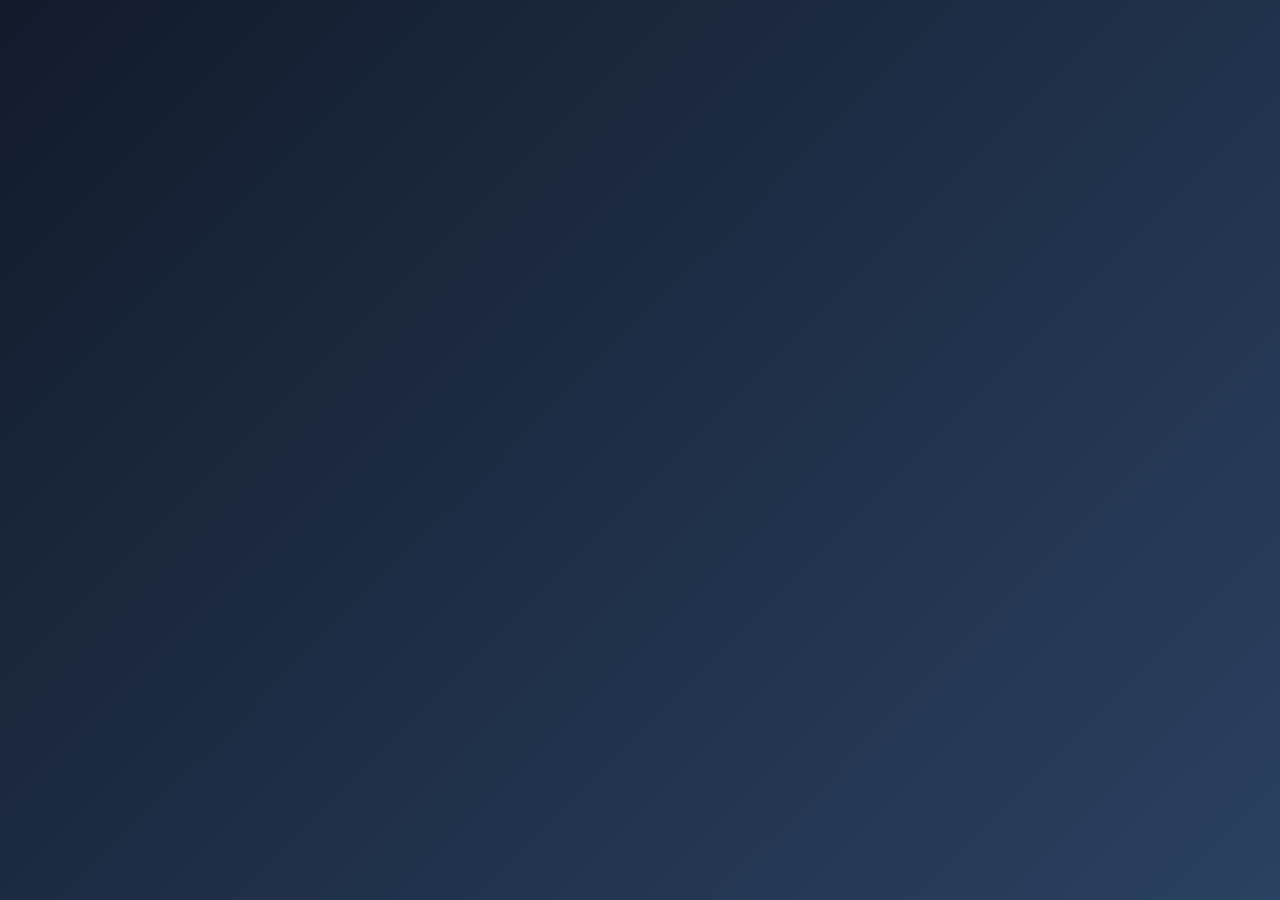
==== public/index.html @ 63b25ea5 "feat: configuração de estrutura e guia de estilo" ====
<!DOCTYPE html>
<html lang="pt-BR">

<head>
    <meta charset="UTF-8">
    <meta name="viewport" content="width=device-width, initial-scale=1.0">
    <title>Clima Tempo</title>
    <link rel="stylesheet" href="assets/css/style.css">
</head>

<body>

    <script src="assets/js/main.js"></script>
</body>

</html>
---- public/assets/css/style.css ----
:root {
    --cor-fundo-inicial: #121B2C;
    --cor-fundo-final: #2B4161;
    --cor-superficie-elevada: #1B222E;
    --cor-superficie-card: #181E29;
    --gradiente-fundo: linear-gradient(135deg, var(--cor-fundo-inicial), var(--cor-fundo-final));

    --cor-texto-principal: #E6EBF2;
    --cor-texto-destaque: #FFFFFF;
    --cor-texto-secundario: #9AA6B6;

    --cor-destaque: #5AA9FF;
    --cor-precipitacao: #2F7FD8;
    --cor-temperatura: #F39C33;
    --cor-sensacao-termica: #8E7CF0;
    --cor-qualidade-ar: #2ECC71;

    --fonte-base: "Segoe UI", system-ui, sans-serif;

    --peso-light: 300;
    --peso-regular: 400;
    --peso-semibold: 600;
    --peso-bold: 700;

    --fs-temperatura: 5rem;
    --fs-metricas: 1.8rem;
    --fs-titulo-cidade: 1.7rem;
    --fs-condicao: 1.25rem;
    --fs-titulo-secao: 1.15rem;
    --fs-marca: 1.15rem;
    --fs-descricao: 1.019rem;
    --fs-corpo: 0.9375rem;
    --fs-auxiliar-lg: 0.881rem;
    --fs-auxiliar-sm: 0.75rem;

    --lh-temperatura: 1;
    --lh-compacta: 1.2;
    --lh-padrao: 1.45;
}

*,
*::before,
*::after {
    margin: 0;
    padding: 0;
    box-sizing: border-box;
}

body {
    min-height: 100vh;
    font-family: var(--fonte-base);
    font-size: var(--fs-corpo);
    font-weight: var(--peso-regular);
    line-height: var(--lh-padrao);
    color: var(--cor-texto-principal);
    background: var(--cor-fundo-inicial) var(--gradiente-fundo) fixed;
}

h1, h2, h3 {
    color: var(--cor-texto-destaque);
    font-weight: var(--peso-semibold);
    line-height: var(--lh-compacta);
}

h1 { font-size: var(--fs-titulo-cidade); }
h2 { font-size: var(--fs-titulo-secao); }

.texto-temperatura {
    font-size: var(--fs-temperatura);
    font-weight: var(--peso-light);
    line-height: var(--lh-temperatura);
}

.texto-metrica {
    font-size: var(--fs-metricas);
    font-weight: var(--peso-semibold);
    line-height: var(--lh-padrao);
}

.texto-titulo-cidade {
    font-size: var(--fs-titulo-cidade);
    font-weight: var(--peso-semibold);
    line-height: var(--lh-compacta);
}

.texto-condicao {
    font-size: var(--fs-condicao);
    font-weight: var(--peso-semibold);
    line-height: var(--lh-padrao);
}

.texto-titulo-secao {
    font-size: var(--fs-titulo-secao);
    font-weight: var(--peso-semibold);
    line-height: var(--lh-compacta);
}

.texto-descricao {
    font-size: var(--fs-descricao);
    font-weight: var(--peso-regular);
    line-height: var(--lh-padrao);
}

.texto-corpo {
    font-size: var(--fs-corpo);
    font-weight: var(--peso-regular);
    line-height: var(--lh-padrao);
}

.texto-auxiliar {
    font-size: var(--fs-auxiliar-lg);
    font-weight: var(--peso-regular);
    line-height: var(--lh-padrao);
    color: var(--cor-texto-secundario);
}

.texto-auxiliar-sm {
    font-size: var(--fs-auxiliar-sm);
    font-weight: var(--peso-regular);
    line-height: var(--lh-padrao);
    color: var(--cor-texto-secundario);
}

.texto-marca {
    font-size: var(--fs-marca);
    font-weight: var(--peso-bold);
    line-height: var(--lh-padrao);
    color: var(--cor-texto-destaque);
}

.cor-secundaria     { color: var(--cor-texto-secundario); }
.cor-destaque       { color: var(--cor-destaque); }
.cor-precipitacao   { color: var(--cor-precipitacao); }
.cor-temperatura    { color: var(--cor-temperatura); }
.cor-sensacao       { color: var(--cor-sensacao-termica); }
.cor-qualidade-ar   { color: var(--cor-qualidade-ar); }
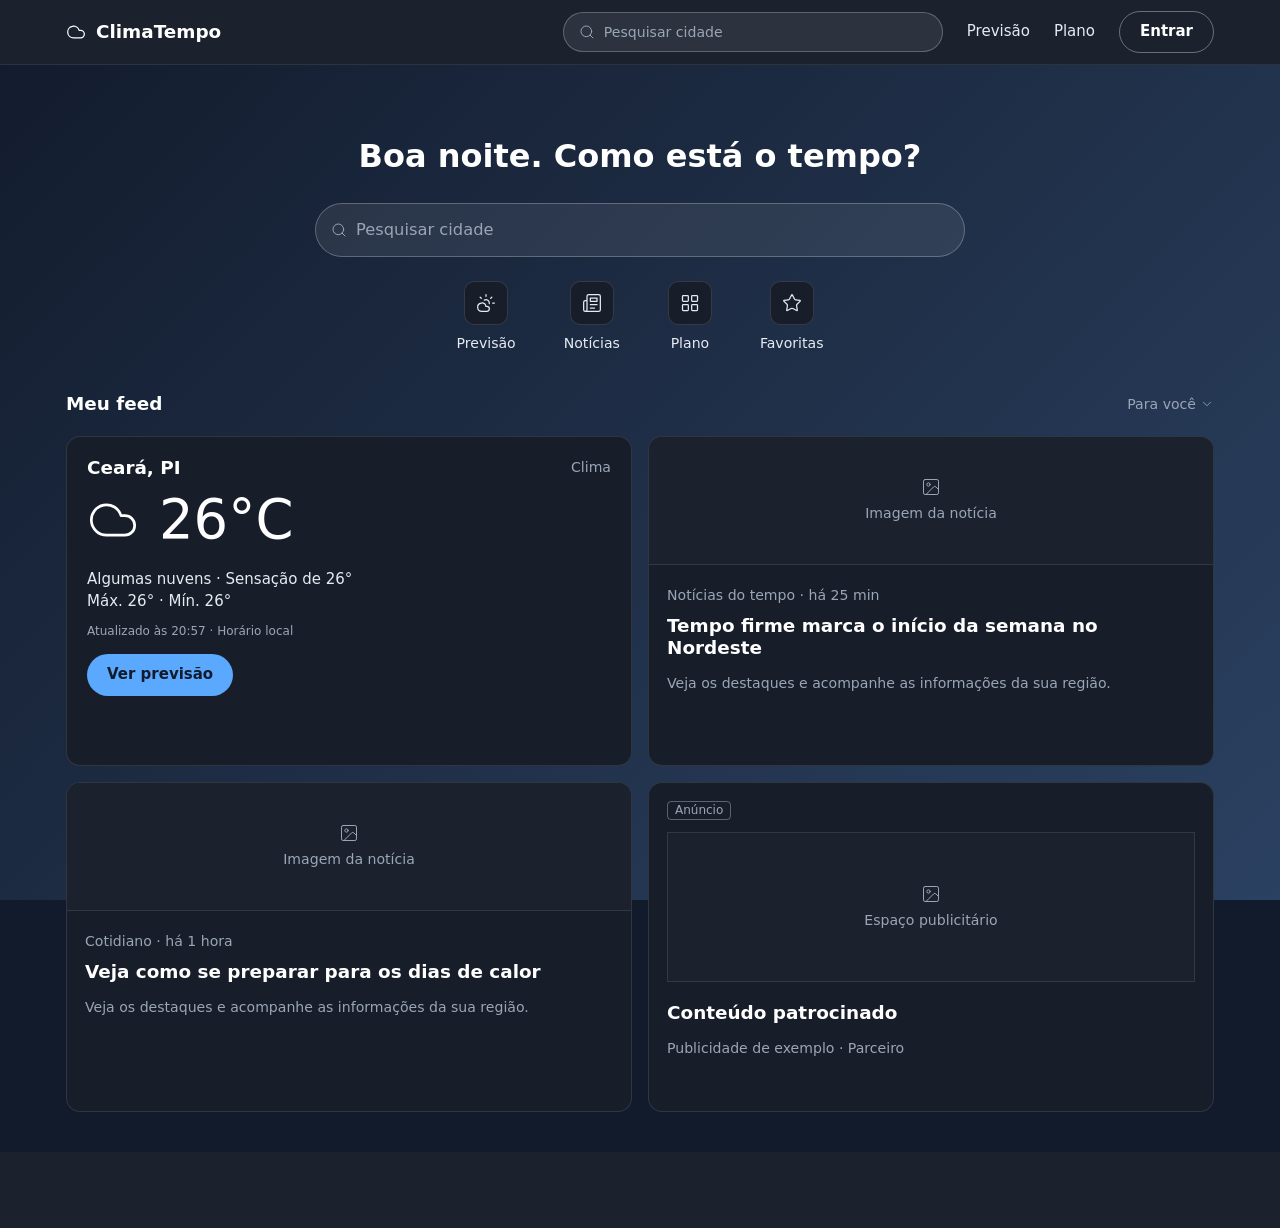
==== commit edb1ee6e: "Página de entrada" ====
--- a/public/index.html
+++ b/public/index.html
@@ -6,10 +6,144 @@
     <meta name="viewport" content="width=device-width, initial-scale=1.0">
     <title>Clima Tempo</title>
     <link rel="stylesheet" href="assets/css/style.css">
+    <link rel="stylesheet" href="assets/css/index.css">
 </head>
 
 <body>
 
+    <header class="cabecalho">
+        <div class="container cabecalho-conteudo">
+            <a href="index.html" class="marca">
+                <i data-lucide="cloud" class="icone" aria-hidden="true"></i>
+                <span class="texto-marca">ClimaTempo</span>
+            </a>
+
+            <form class="busca busca-pequena" role="search">
+                <i data-lucide="search" class="icone-busca" aria-hidden="true"></i>
+                <input type="search" placeholder="Pesquisar cidade" aria-label="Pesquisar cidade">
+            </form>
+
+            <nav class="menu">
+                <a href="pages/principal.html">Previsão</a>
+                <a href="pages/planos.html">Plano</a>
+                <a href="pages/login.html" class="botao-contorno">Entrar</a>
+            </nav>
+        </div>
+    </header>
+
+    <main class="container">
+
+        <section class="hero">
+            <h1 class="hero-titulo">Boa noite. Como está o tempo?</h1>
+
+            <form class="busca busca-grande" role="search">
+                <i data-lucide="search" class="icone-busca" aria-hidden="true"></i>
+                <input type="search" placeholder="Pesquisar cidade" aria-label="Pesquisar cidade">
+            </form>
+
+            <ul class="atalhos">
+                <li>
+                    <a href="pages/principal.html" class="atalho">
+                        <span class="atalho-icone">
+                            <i data-lucide="cloud-sun" aria-hidden="true"></i>
+                        </span>
+                        Previsão
+                    </a>
+                </li>
+                <li>
+                    <a href="#" class="atalho">
+                        <span class="atalho-icone">
+                            <i data-lucide="newspaper" aria-hidden="true"></i>
+                        </span>
+                        Notícias
+                    </a>
+                </li>
+                <li>
+                    <a href="pages/planos.html" class="atalho">
+                        <span class="atalho-icone">
+                            <i data-lucide="layout-grid" aria-hidden="true"></i>
+                        </span>
+                        Plano
+                    </a>
+                </li>
+                <li>
+                    <a href="#" class="atalho">
+                        <span class="atalho-icone">
+                            <i data-lucide="star" aria-hidden="true"></i>
+                        </span>
+                        Favoritas
+                    </a>
+                </li>
+            </ul>
+        </section>
+
+        <section class="feed">
+            <div class="feed-cabecalho">
+                <h2 class="texto-titulo-secao">Meu feed</h2>
+                <button type="button" class="filtro texto-auxiliar">Para você <i data-lucide="chevron-down" class="icone-filtro" aria-hidden="true"></i></button>
+            </div>
+
+            <div class="feed-grade">
+
+                <article class="card card-clima">
+                    <div class="card-clima-topo">
+                        <h3 class="card-clima-cidade">Ceará, PI</h3>
+                        <span class="texto-auxiliar">Clima</span>
+                    </div>
+
+                    <div class="card-clima-temperatura">
+                        <i data-lucide="cloud" class="icone-clima" aria-hidden="true"></i>
+                        <span class="texto-temperatura">26°C</span>
+                    </div>
+
+                    <p class="texto-corpo">Algumas nuvens · Sensação de 26°</p>
+                    <p class="texto-corpo">Máx. 26° · Mín. 26°</p>
+                    <p class="texto-auxiliar-sm card-clima-atualizado">Atualizado às 20:57 · Horário local</p>
+
+                    <a href="pages/principal.html" class="botao-primario">Ver previsão</a>
+                </article>
+
+                <article class="card card-noticia">
+                    <div class="imagem-placeholder">
+                        <i data-lucide="image" aria-hidden="true"></i>
+                        <span class="texto-auxiliar">Imagem da notícia</span>
+                    </div>
+                    <div class="card-noticia-conteudo">
+                        <p class="texto-auxiliar">Notícias do tempo · há 25 min</p>
+                        <h3 class="card-titulo">Tempo firme marca o início da semana no Nordeste</h3>
+                        <p class="texto-auxiliar">Veja os destaques e acompanhe as informações da sua região.</p>
+                    </div>
+                </article>
+
+                <article class="card card-noticia">
+                    <div class="imagem-placeholder">
+                        <i data-lucide="image" aria-hidden="true"></i>
+                        <span class="texto-auxiliar">Imagem da notícia</span>
+                    </div>
+                    <div class="card-noticia-conteudo">
+                        <p class="texto-auxiliar">Cotidiano · há 1 hora</p>
+                        <h3 class="card-titulo">Veja como se preparar para os dias de calor</h3>
+                        <p class="texto-auxiliar">Veja os destaques e acompanhe as informações da sua região.</p>
+                    </div>
+                </article>
+
+                <article class="card card-anuncio">
+                    <span class="etiqueta">Anúncio</span>
+                    <div class="imagem-placeholder imagem-anuncio">
+                        <i data-lucide="image" aria-hidden="true"></i>
+                        <span class="texto-auxiliar">Espaço publicitário</span>
+                    </div>
+                    <h3 class="card-titulo">Conteúdo patrocinado</h3>
+                    <p class="texto-auxiliar">Publicidade de exemplo · Parceiro</p>
+                </article>
+
+            </div>
+        </section>
+    </main>
+
+    <footer class="rodape"></footer>
+
+    <script src="assets/js/lucide.min.js"></script>
     <script src="assets/js/main.js"></script>
 </body>
 
--- a/public/assets/css/index.css
+++ b/public/assets/css/index.css
@@ -0,0 +1,337 @@
+a {
+    color: inherit;
+    text-decoration: none;
+}
+
+ul {
+    list-style: none;
+}
+
+button,
+input {
+    font: inherit;
+    color: inherit;
+}
+
+svg {
+    fill: none;
+    stroke: currentColor;
+    stroke-width: 1.5;
+    stroke-linecap: round;
+    stroke-linejoin: round;
+}
+
+.container {
+    width: 100%;
+    max-width: 1180px;
+    margin: 0 auto;
+    padding: 0 16px;
+}
+
+.botao-primario {
+    display: inline-block;
+    padding: 10px 20px;
+    border-radius: 999px;
+    background: var(--cor-destaque);
+    color: var(--cor-fundo-inicial);
+    font-weight: var(--peso-semibold);
+    transition: filter 0.2s;
+}
+
+.botao-primario:hover {
+    filter: brightness(1.1);
+}
+
+.botao-contorno {
+    padding: 9px 20px;
+    border: 1px solid rgba(255, 255, 255, 0.35);
+    border-radius: 999px;
+    color: var(--cor-texto-destaque);
+    font-weight: var(--peso-semibold);
+    transition: background 0.2s;
+}
+
+.botao-contorno:hover {
+    background: rgba(255, 255, 255, 0.08);
+}
+.busca {
+    position: relative;
+    display: flex;
+    align-items: center;
+}
+
+.busca input {
+    width: 100%;
+    border: 1px solid rgba(255, 255, 255, 0.25);
+    border-radius: 999px;
+    background: rgba(255, 255, 255, 0.08);
+    outline: none;
+    transition: border-color 0.2s;
+}
+
+.busca input::placeholder {
+    color: var(--cor-texto-secundario);
+}
+
+.busca input:focus {
+    border-color: var(--cor-destaque);
+}
+
+.icone-busca {
+    position: absolute;
+    left: 16px;
+    width: 16px;
+    height: 16px;
+    color: var(--cor-texto-secundario);
+    pointer-events: none;
+}
+
+.busca-pequena {
+    flex: 0 1 380px;
+}
+
+.busca-pequena input {
+    padding: 9px 16px 9px 40px;
+    font-size: var(--fs-auxiliar-lg);
+}
+
+.busca-grande {
+    width: 100%;
+    max-width: 650px;
+    margin: 0 auto;
+}
+
+.busca-grande input {
+    padding: 14px 20px 14px 40px;
+    font-size: var(--fs-descricao);
+}
+
+.cabecalho {
+    background: var(--cor-superficie-elevada);
+    border-bottom: 1px solid rgba(255, 255, 255, 0.08);
+}
+
+.cabecalho-conteudo {
+    display: flex;
+    align-items: center;
+    gap: 24px;
+    height: 64px;
+}
+
+.marca {
+    display: flex;
+    align-items: center;
+    gap: 10px;
+    margin-right: auto;
+}
+
+.marca .icone {
+    width: 20px;
+    height: 20px;
+    color: var(--cor-texto-destaque);
+}
+
+.menu {
+    display: flex;
+    align-items: center;
+    gap: 24px;
+}
+
+.menu a:not(.botao-contorno):hover {
+    color: var(--cor-texto-destaque);
+}
+
+.hero {
+    padding: 72px 0 40px;
+    text-align: center;
+}
+
+.hero-titulo {
+    margin-bottom: 28px;
+    font-size: 2rem;
+}
+
+.atalhos {
+    display: flex;
+    justify-content: center;
+    gap: 48px;
+    margin-top: 24px;
+}
+
+.atalho {
+    display: flex;
+    flex-direction: column;
+    align-items: center;
+    gap: 8px;
+    font-size: var(--fs-auxiliar-lg);
+}
+
+.atalho-icone {
+    display: grid;
+    place-items: center;
+    width: 44px;
+    height: 44px;
+    border: 1px solid rgba(255, 255, 255, 0.12);
+    border-radius: 10px;
+    background: var(--cor-superficie-card);
+    transition: border-color 0.2s;
+}
+
+.atalho-icone svg {
+    width: 20px;
+    height: 20px;
+}
+
+.atalho:hover .atalho-icone {
+    border-color: var(--cor-destaque);
+}
+
+.feed {
+    padding-bottom: 40px;
+}
+
+.feed-cabecalho {
+    display: flex;
+    justify-content: space-between;
+    align-items: center;
+    margin-bottom: 20px;
+}
+
+.filtro {
+    border: none;
+    background: none;
+    cursor: pointer;
+    display: flex;
+    align-items: center;
+    gap: 4px;
+}
+
+.icone-filtro {
+    width: 14px;
+    height: 14px;
+}
+
+.feed-grade {
+    display: grid;
+    grid-template-columns: repeat(2, 1fr);
+    gap: 16px;
+}
+
+.card {
+    min-height: 330px;
+    border: 1px solid rgba(255, 255, 255, 0.1);
+    border-radius: 14px;
+    background: var(--cor-superficie-card);
+    overflow: hidden;
+}
+
+.card-titulo {
+    margin: 10px 0 14px;
+    font-size: var(--fs-titulo-secao);
+}
+.card-clima {
+    padding: 20px;
+}
+
+.card-clima-topo {
+    display: flex;
+    justify-content: space-between;
+    align-items: flex-start;
+}
+
+.card-clima-cidade {
+    font-size: var(--fs-titulo-secao);
+}
+
+.card-clima-temperatura {
+    display: flex;
+    align-items: center;
+    gap: 20px;
+    margin: 14px 0 22px;
+}
+
+.card-clima-temperatura .texto-temperatura {
+    font-size: 3.4rem;
+    color: var(--cor-texto-destaque);
+}
+
+.icone-clima {
+    width: 52px;
+    height: 52px;
+    stroke-width: 1.25;
+    color: var(--cor-texto-destaque);
+}
+
+.card-clima-atualizado {
+    margin: 10px 0 14px;
+}
+.imagem-placeholder {
+    display: flex;
+    flex-direction: column;
+    justify-content: center;
+    align-items: center;
+    gap: 6px;
+    height: 128px;
+    background: var(--cor-superficie-elevada);
+    border-bottom: 1px solid rgba(255, 255, 255, 0.1);
+}
+
+.imagem-placeholder svg {
+    width: 20px;
+    height: 20px;
+    stroke-width: 1.2;
+    color: var(--cor-texto-secundario);
+}
+
+.card-noticia-conteudo {
+    padding: 20px 18px;
+}
+.card-anuncio {
+    padding: 16px 18px;
+}
+
+.etiqueta {
+    display: inline-block;
+    padding: 0 7px;
+    border: 1px solid rgba(255, 255, 255, 0.3);
+    border-radius: 4px;
+    font-size: var(--fs-auxiliar-sm);
+    color: var(--cor-texto-secundario);
+}
+
+.imagem-anuncio {
+    height: 150px;
+    margin: 12px 0 20px;
+    border: 1px solid rgba(255, 255, 255, 0.1);
+}
+
+.rodape {
+    height: 76px;
+    background: var(--cor-superficie-elevada);
+}
+
+@media (max-width: 768px) {
+    .cabecalho-conteudo {
+        gap: 16px;
+    }
+
+    .busca-pequena {
+        display: none;
+    }
+
+    .hero {
+        padding-top: 48px;
+    }
+
+    .hero-titulo {
+        font-size: 1.5rem;
+    }
+
+    .atalhos {
+        gap: 24px;
+    }
+
+    .feed-grade {
+        grid-template-columns: 1fr;
+    }
+}
